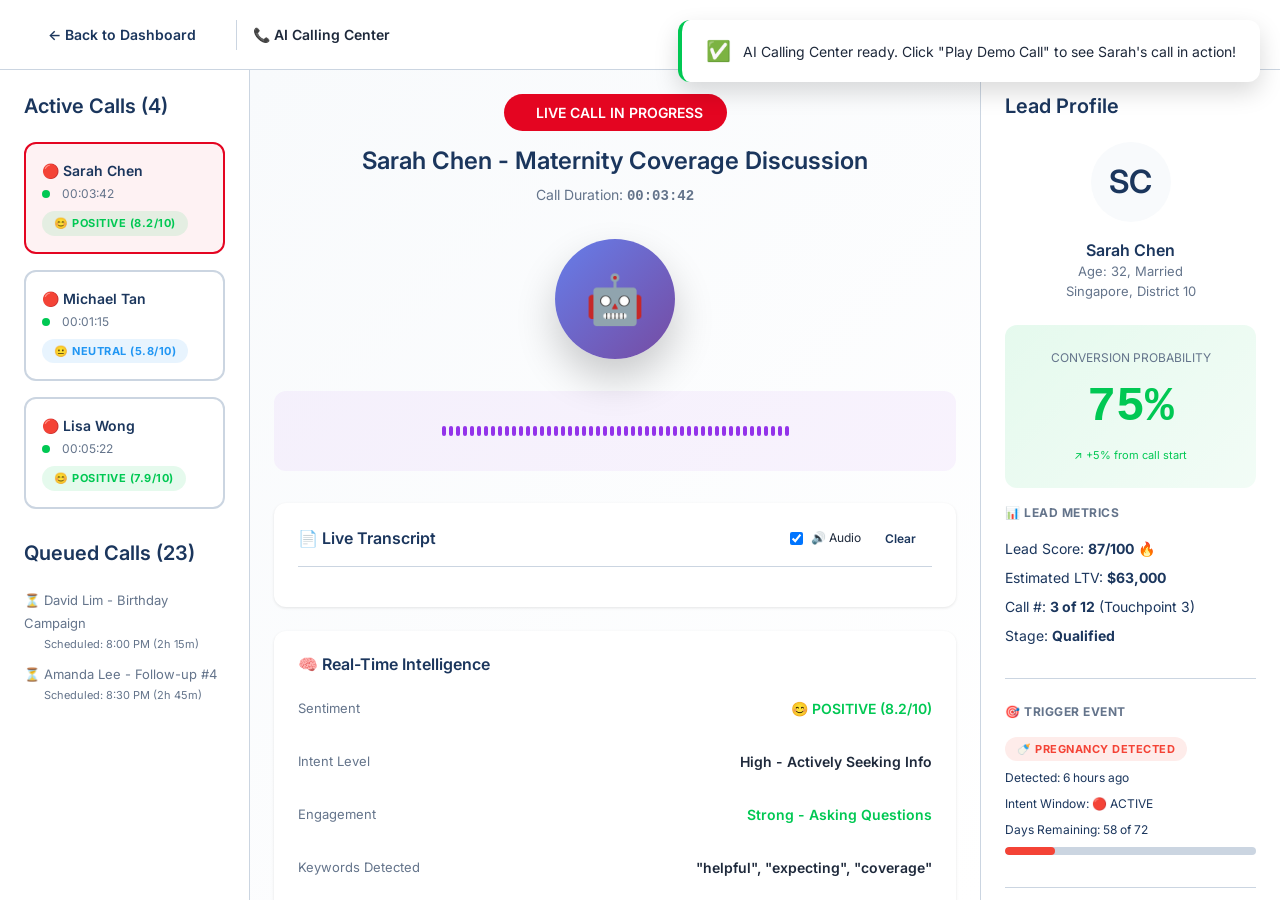
==== LeadPulseAI-Prototype/calling.html @ 2797013c "commit" ====
<!DOCTYPE html>
<html lang="en">
<head>
    <meta charset="UTF-8">
    <meta name="viewport" content="width=device-width, initial-scale=1.0">
    <title>AI Calling Center - LeadPulseAI</title>
    <link rel="stylesheet" href="css/global.css">
    <link rel="stylesheet" href="css/components.css">
    <link rel="preconnect" href="https://fonts.googleapis.com">
    <link rel="preconnect" href="https://fonts.gstatic.com" crossorigin>
    <link href="https://fonts.googleapis.com/css2?family=Inter:wght@300;400;500;600;700;800&display=swap" rel="stylesheet">
    <style>
        body {
            margin: 0;
            overflow: hidden;
        }

        .calling-layout {
            display: grid;
            grid-template-columns: 300px 1fr 350px;
            grid-template-rows: 70px 1fr;
            height: 100vh;
            background: var(--background);
        }

        .top-nav {
            grid-column: 1 / -1;
            background: white;
            border-bottom: 1px solid var(--light);
            display: flex;
            align-items: center;
            justify-content: space-between;
            padding: 0 var(--space-lg);
            box-shadow: var(--shadow-sm);
        }

        .calls-sidebar {
            background: white;
            border-right: 1px solid var(--light);
            overflow-y: auto;
            padding: var(--space-lg);
        }

        .call-card {
            padding: var(--space-md);
            border: 2px solid var(--light);
            border-radius: var(--radius-md);
            margin-bottom: var(--space-md);
            cursor: pointer;
            transition: all var(--transition-fast);
        }

        .call-card:hover {
            border-color: var(--sky-blue);
            background: var(--background);
        }

        .call-card.active {
            border-color: var(--aia-red);
            background: rgba(228, 5, 33, 0.05);
        }

        .call-lead-name {
            font-weight: 600;
            color: var(--navy-blue);
            margin-bottom: 4px;
        }

        .call-duration {
            font-size: 12px;
            color: var(--medium);
            display: flex;
            align-items: center;
            gap: 4px;
        }

        .live-call-panel {
            padding: var(--space-lg);
            overflow-y: auto;
            background: linear-gradient(135deg, #f8fafc 0%, #ffffff 100%);
        }

        .call-header {
            text-align: center;
            margin-bottom: var(--space-xl);
        }

        .call-status-badge {
            display: inline-flex;
            align-items: center;
            gap: var(--space-sm);
            background: var(--aia-red);
            color: white;
            padding: var(--space-sm) var(--space-lg);
            border-radius: var(--radius-full);
            font-weight: 600;
            font-size: 14px;
            margin-bottom: var(--space-md);
        }

        .ai-avatar-container {
            display: flex;
            justify-content: center;
            margin: var(--space-xl) 0;
        }

        .ai-avatar {
            width: 120px;
            height: 120px;
            border-radius: var(--radius-full);
            background: var(--gradient-primary);
            display: flex;
            align-items: center;
            justify-content: center;
            font-size: 48px;
            box-shadow: var(--shadow-xl);
            position: relative;
        }

        .ai-avatar.speaking {
            animation: pulseRing 2s ease-in-out infinite;
        }

        .waveform-container {
            display: flex;
            align-items: center;
            justify-content: center;
            gap: 3px;
            height: 80px;
            margin: var(--space-xl) 0;
            padding: var(--space-lg);
            background: rgba(147, 51, 234, 0.05);
            border-radius: var(--radius-md);
        }

        .waveform-bar {
            width: 4px;
            background: var(--ai-purple);
            border-radius: 2px;
            transition: height 0.1s ease;
        }

        .waveform-bar.active {
            background: var(--neon-green);
            animation: waveAnimate 0.8s ease-in-out infinite;
        }

        @keyframes waveAnimate {
            0%, 100% { height: 10px; }
            50% { height: 60px; }
        }

        .transcript-panel {
            background: white;
            border-radius: var(--radius-md);
            box-shadow: var(--shadow-sm);
            padding: var(--space-lg);
            margin-bottom: var(--space-lg);
            max-height: 400px;
            overflow-y: auto;
        }

        .transcript-header {
            display: flex;
            align-items: center;
            justify-content: space-between;
            margin-bottom: var(--space-md);
            padding-bottom: var(--space-md);
            border-bottom: 1px solid var(--light);
        }

        .transcript-line {
            margin-bottom: var(--space-md);
            padding: var(--space-md);
            border-radius: var(--radius-sm);
            animation: slideIn 0.3s ease-out;
        }

        .transcript-line.ai {
            background: rgba(147, 51, 234, 0.05);
            border-left: 3px solid var(--ai-purple);
        }

        .transcript-line.lead {
            background: rgba(0, 102, 204, 0.05);
            border-left: 3px solid var(--sky-blue);
        }

        .transcript-timestamp {
            font-size: 11px;
            color: var(--medium);
            margin-bottom: 4px;
        }

        .transcript-speaker {
            font-weight: 600;
            margin-bottom: 4px;
        }

        .transcript-speaker.ai {
            color: var(--ai-purple);
        }

        .transcript-speaker.lead {
            color: var(--sky-blue);
        }

        .transcript-text {
            font-size: 14px;
            line-height: 1.6;
        }

        .intelligence-panel {
            background: white;
            border-radius: var(--radius-md);
            box-shadow: var(--shadow-sm);
            padding: var(--space-lg);
            margin-bottom: var(--space-lg);
        }

        .intel-grid {
            display: grid;
            gap: var(--space-md);
        }

        .intel-item {
            display: flex;
            justify-content: space-between;
            align-items: center;
            padding: var(--space-sm) 0;
        }

        .intel-label {
            font-size: 13px;
            color: var(--medium);
        }

        .intel-value {
            font-weight: 600;
            font-size: 14px;
        }

        .sentiment-gauge {
            margin: var(--space-md) 0;
        }

        .gauge-container {
            position: relative;
            height: 100px;
            display: flex;
            align-items: flex-end;
            justify-content: center;
        }

        .gauge-bar {
            width: 100%;
            height: 20px;
            background: linear-gradient(90deg, #F44336 0%, #FF9800 50%, #00C853 100%);
            border-radius: var(--radius-full);
            position: relative;
        }

        .gauge-needle {
            position: absolute;
            width: 4px;
            height: 40px;
            background: var(--navy-blue);
            border-radius: 2px;
            bottom: 20px;
            transform-origin: bottom center;
            transition: left var(--transition-slow);
        }

        .call-controls {
            display: flex;
            gap: var(--space-md);
            justify-content: center;
            padding: var(--space-lg);
            background: white;
            border-radius: var(--radius-md);
            box-shadow: var(--shadow-sm);
        }

        .lead-context-sidebar {
            background: white;
            border-left: 1px solid var(--light);
            overflow-y: auto;
            padding: var(--space-lg);
        }

        .context-section {
            margin-bottom: var(--space-lg);
            padding-bottom: var(--space-lg);
            border-bottom: 1px solid var(--light);
        }

        .context-title {
            font-size: 12px;
            font-weight: 700;
            text-transform: uppercase;
            color: var(--medium);
            margin-bottom: var(--space-md);
            letter-spacing: 0.5px;
        }

        .context-value {
            font-size: 14px;
            color: var(--navy-blue);
            margin-bottom: var(--space-sm);
        }

        .progress-bar-wrapper {
            margin: var(--space-sm) 0;
        }

        .conversion-prob {
            text-align: center;
            padding: var(--space-lg);
            background: linear-gradient(135deg, rgba(0, 200, 83, 0.1) 0%, rgba(0, 200, 83, 0.05) 100%);
            border-radius: var(--radius-md);
            margin: var(--space-md) 0;
        }

        .conversion-prob-value {
            font-size: 48px;
            font-weight: 700;
            color: var(--success);
            font-family: var(--font-mono);
        }

        @media (max-width: 1280px) {
            .calling-layout {
                grid-template-columns: 250px 1fr 300px;
            }
        }

        @media (max-width: 1024px) {
            .calling-layout {
                grid-template-columns: 1fr;
            }

            .calls-sidebar,
            .lead-context-sidebar {
                display: none;
            }
        }
    </style>
</head>
<body>
    <div class="calling-layout">
        <!-- Top Navigation -->
        <nav class="top-nav">
            <div class="flex items-center gap-md">
                <a href="dashboard.html" class="btn btn-ghost">← Back to Dashboard</a>
                <div style="height: 30px; width: 1px; background: var(--light);"></div>
                <div class="logo">
                    <span class="logo-icon">📞</span>
                    <span style="font-weight: 600;">AI Calling Center</span>
                </div>
            </div>
            <div class="flex items-center gap-md">
                <div class="live-indicator">
                    <span class="live-dot"></span>
                    <span id="activeCallsCount">4 Active Calls</span>
                </div>
            </div>
        </nav>

        <!-- Left: Active Calls List -->
        <div class="calls-sidebar">
            <h3 style="margin-bottom: var(--space-lg); color: var(--navy-blue);">Active Calls (4)</h3>

            <div class="call-card active" onclick="loadCall('sarah')">
                <div class="call-lead-name">🔴 Sarah Chen</div>
                <div class="call-duration">
                    <span class="status-dot status-dot-green status-dot-pulse"></span>
                    <span id="sarahDuration">00:03:42</span>
                </div>
                <div class="badge badge-success" style="margin-top: 8px; font-size: 11px;">
                    😊 Positive (8.2/10)
                </div>
            </div>

            <div class="call-card" onclick="loadCall('michael')">
                <div class="call-lead-name">🔴 Michael Tan</div>
                <div class="call-duration">
                    <span class="status-dot status-dot-green status-dot-pulse"></span>
                    <span>00:01:15</span>
                </div>
                <div class="badge badge-info" style="margin-top: 8px; font-size: 11px;">
                    😐 Neutral (5.8/10)
                </div>
            </div>

            <div class="call-card" onclick="loadCall('lisa')">
                <div class="call-lead-name">🔴 Lisa Wong</div>
                <div class="call-duration">
                    <span class="status-dot status-dot-green status-dot-pulse"></span>
                    <span>00:05:22</span>
                </div>
                <div class="badge badge-success" style="margin-top: 8px; font-size: 11px;">
                    😊 Positive (7.9/10)
                </div>
            </div>

            <div style="margin-top: var(--space-xl);">
                <h3 style="margin-bottom: var(--space-lg); color: var(--navy-blue);">Queued Calls (23)</h3>
                <div style="font-size: 13px; color: var(--medium); line-height: 1.8;">
                    <div>⏳ David Lim - Birthday Campaign</div>
                    <div style="margin-left: 20px; font-size: 11px;">Scheduled: 8:00 PM (2h 15m)</div>
                    <div style="margin-top: var(--space-sm);">⏳ Amanda Lee - Follow-up #4</div>
                    <div style="margin-left: 20px; font-size: 11px;">Scheduled: 8:30 PM (2h 45m)</div>
                </div>
            </div>
        </div>

        <!-- Center: Live Call Interface -->
        <div class="live-call-panel">
            <div class="call-header">
                <div class="call-status-badge">
                    <span class="live-dot"></span>
                    <span>LIVE CALL IN PROGRESS</span>
                </div>
                <h2 style="font-size: 24px; color: var(--navy-blue); margin: 0;">Sarah Chen - Maternity Coverage Discussion</h2>
                <div style="font-size: 14px; color: var(--medium); margin-top: 8px;">
                    Call Duration: <span id="callDuration" style="font-weight: 600; font-family: var(--font-mono);">00:03:42</span>
                </div>
            </div>

            <!-- AI Avatar -->
            <div class="ai-avatar-container">
                <div class="ai-avatar speaking" id="aiAvatar">
                    🤖
                </div>
            </div>

            <!-- Waveform -->
            <div class="waveform-container" id="waveform">
                <!-- Populated by JavaScript -->
            </div>

            <!-- Live Transcript -->
            <div class="transcript-panel">
                <div class="transcript-header">
                    <h4 style="margin: 0; color: var(--navy-blue);">📄 Live Transcript</h4>
                    <div class="flex items-center gap-sm">
                        <label class="flex items-center gap-sm cursor-pointer">
                            <input type="checkbox" id="audioEnabled" checked>
                            <span style="font-size: 12px;">🔊 Audio</span>
                        </label>
                        <button class="btn btn-sm btn-ghost" onclick="clearTranscript()">Clear</button>
                    </div>
                </div>
                <div id="liveTranscript">
                    <!-- Populated by JavaScript -->
                </div>
            </div>

            <!-- Real-time Intelligence -->
            <div class="intelligence-panel">
                <h4 style="margin-bottom: var(--space-md); color: var(--navy-blue);">🧠 Real-Time Intelligence</h4>
                <div class="intel-grid">
                    <div class="intel-item">
                        <span class="intel-label">Sentiment</span>
                        <span class="intel-value text-success" id="sentimentValue">😊 POSITIVE (8.2/10)</span>
                    </div>
                    <div class="intel-item">
                        <span class="intel-label">Intent Level</span>
                        <span class="intel-value" id="intentValue">High - Actively Seeking Info</span>
                    </div>
                    <div class="intel-item">
                        <span class="intel-label">Engagement</span>
                        <span class="intel-value text-success" id="engagementValue">Strong - Asking Questions</span>
                    </div>
                    <div class="intel-item">
                        <span class="intel-label">Keywords Detected</span>
                        <span class="intel-value" id="keywordsValue">"helpful", "expecting", "coverage"</span>
                    </div>
                    <div class="intel-item">
                        <span class="intel-label">Objections</span>
                        <span class="intel-value text-medium" id="objectionsValue">None detected</span>
                    </div>
                    <div class="intel-item">
                        <span class="intel-label">Conversion Probability</span>
                        <span class="intel-value text-success" id="convProbValue">75% (+5% from start)</span>
                    </div>
                </div>

                <!-- Sentiment Gauge -->
                <div class="sentiment-gauge">
                    <div style="text-align: center; margin-bottom: var(--space-sm); font-size: 12px; color: var(--medium);">
                        Sentiment Meter
                    </div>
                    <div class="gauge-container">
                        <div class="gauge-bar">
                            <div class="gauge-needle" id="gaugeNeedle" style="left: 82%;"></div>
                        </div>
                    </div>
                </div>
            </div>

            <!-- Call Controls -->
            <div class="call-controls">
                <button class="btn btn-secondary" onclick="toggleMute()">
                    <span id="muteIcon">🔇</span> Mute AI
                </button>
                <button class="btn btn-secondary" onclick="togglePause()" id="pauseBtn">
                    ⏸️ Pause
                </button>
                <button class="btn btn-success" onclick="joinCall()">
                    🎤 Join Call
                </button>
                <button class="btn btn-primary" id="playDemoBtn" onclick="startLiveDemo()">
                    ▶️ Play Demo Call
                </button>
                <button class="btn btn-danger" onclick="endCall()">
                    📞 End Call
                </button>
            </div>
        </div>

        <!-- Right: Lead Context -->
        <div class="lead-context-sidebar">
            <h3 style="margin-bottom: var(--space-lg); color: var(--navy-blue);">Lead Profile</h3>

            <div class="text-center" style="margin-bottom: var(--space-lg);">
                <div class="avatar" style="width: 80px; height: 80px; font-size: 32px; margin: 0 auto var(--space-md);">SC</div>
                <div style="font-weight: 600; font-size: 16px; color: var(--navy-blue);">Sarah Chen</div>
                <div style="font-size: 13px; color: var(--medium);">Age: 32, Married</div>
                <div style="font-size: 13px; color: var(--medium);">Singapore, District 10</div>
            </div>

            <div class="conversion-prob">
                <div style="font-size: 12px; color: var(--medium); margin-bottom: 4px;">CONVERSION PROBABILITY</div>
                <div class="conversion-prob-value">75%</div>
                <div style="font-size: 11px; color: var(--success); margin-top: 4px;">↗️ +5% from call start</div>
            </div>

            <div class="context-section">
                <div class="context-title">📊 Lead Metrics</div>
                <div class="context-value">Lead Score: <strong>87/100</strong> 🔥</div>
                <div class="context-value">Estimated LTV: <strong>$63,000</strong></div>
                <div class="context-value">Call #: <strong>3 of 12</strong> (Touchpoint 3)</div>
                <div class="context-value">Stage: <strong>Qualified</strong></div>
            </div>

            <div class="context-section">
                <div class="context-title">🎯 Trigger Event</div>
                <div class="badge badge-danger" style="margin-bottom: var(--space-sm);">🍼 Pregnancy Detected</div>
                <div class="context-value" style="font-size: 12px;">Detected: 6 hours ago</div>
                <div class="context-value" style="font-size: 12px;">Intent Window: 🔴 ACTIVE</div>
                <div class="context-value" style="font-size: 12px;">Days Remaining: 58 of 72</div>
                <div class="progress-bar-wrapper">
                    <div class="progress">
                        <div class="progress-bar progress-bar-danger" style="width: 20%;"></div>
                    </div>
                </div>
            </div>

            <div class="context-section">
                <div class="context-title">📋 Current Coverage</div>
                <div class="context-value" style="font-size: 13px;">✅ Basic Hospitalization ($50K)</div>
                <div class="context-value" style="font-size: 13px; color: var(--danger);">❌ No maternity coverage</div>
                <div class="context-value" style="font-size: 13px; color: var(--danger);">❌ No life insurance</div>
            </div>

            <div class="context-section">
                <div class="context-title">💡 AI Recommendations</div>
                <div class="context-value" style="font-size: 12px; line-height: 1.8;">
                    1. Maternity Protection Plan ($180/mo)<br>
                    2. Life Insurance $500K ($120/mo)<br>
                    3. Critical Illness Rider ($95/mo)<br>
                    4. Newborn Coverage ($45/mo)
                </div>
            </div>

            <div class="context-section">
                <div class="context-title">📝 Conversation History</div>
                <div class="context-value" style="font-size: 11px; line-height: 1.8; color: var(--medium);">
                    • Call #1 (Day 0): Initial contact - 12m<br>
                    &nbsp;&nbsp;Sentiment: Positive, Not ready<br>
                    • Email (Day 1): Coverage analysis sent<br>
                    • Call #2 (Day 4): Follow-up - 9m<br>
                    &nbsp;&nbsp;Sentiment: Positive, Researching<br>
                    • SMS (Day 11): Check-in - Replied<br>
                    • <strong>Call #3 (NOW): Maternity focus</strong>
                </div>
            </div>

            <button class="btn btn-primary w-full" onclick="location.href='lead-profile.html?id=LC-2025-8472'">
                👁️ View Full Profile
            </button>
        </div>
    </div>

    <script src="js/data.js"></script>
    <script>
        let callInterval;
        let isPaused = false;
        let isMuted = false;
        let currentLineIndex = 0;
        let callStartTime;
        let durationInterval;

        // Create waveform
        function initWaveform() {
            const waveform = document.getElementById('waveform');
            waveform.innerHTML = '';
            for (let i = 0; i < 50; i++) {
                const bar = document.createElement('div');
                bar.className = 'waveform-bar';
                bar.style.height = '10px';
                bar.style.animationDelay = `${i * 0.05}s`;
                waveform.appendChild(bar);
            }
        }

        // Activate waveform
        function activateWaveform(active) {
            const bars = document.querySelectorAll('.waveform-bar');
            bars.forEach(bar => {
                if (active) {
                    bar.classList.add('active');
                } else {
                    bar.classList.remove('active');
                    bar.style.height = '10px';
                }
            });
        }

        // Add transcript line
        function addTranscriptLine(line, instant = false) {
            const container = document.getElementById('liveTranscript');
            const div = document.createElement('div');
            div.className = `transcript-line ${line.speaker}`;

            const speakerName = line.speaker === 'ai' ? 'Emma (AI Agent)' : 'Sarah Chen';

            div.innerHTML = `
                <div class="transcript-timestamp">[${line.timestamp}]</div>
                <div class="transcript-speaker ${line.speaker}">${speakerName}:</div>
                <div class="transcript-text" id="text-${currentLineIndex}"></div>
            `;

            container.appendChild(div);
            container.scrollTop = container.scrollHeight;

            // Typewriter effect
            if (!instant) {
                typewriterEffect(document.getElementById(`text-${currentLineIndex}`), line.text, 20);
            } else {
                document.getElementById(`text-${currentLineIndex}`).textContent = line.text;
            }

            currentLineIndex++;

            // Update intelligence panel
            updateIntelligence(line);

            // Speak if AI and audio enabled
            if (line.speaker === 'ai' && document.getElementById('audioEnabled').checked && !isMuted) {
                setTimeout(() => speakText(line.text), 500);
            }
        }

        // Typewriter effect
        function typewriterEffect(element, text, speed = 30) {
            let i = 0;
            element.textContent = '';
            activateWaveform(true);

            const timer = setInterval(() => {
                if (i < text.length) {
                    element.textContent += text.charAt(i);
                    element.scrollIntoView({ behavior: 'smooth', block: 'nearest' });
                    i++;
                } else {
                    clearInterval(timer);
                    activateWaveform(false);
                }
            }, speed);
        }

        // Speak text using Web Speech API
        function speakText(text) {
            if ('speechSynthesis' in window) {
                const utterance = new SpeechSynthesisUtterance(text);
                const voices = speechSynthesis.getVoices();

                // Try to find a female voice
                const femaleVoice = voices.find(v =>
                    v.name.includes('Female') ||
                    v.name.includes('Samantha') ||
                    v.name.includes('Victoria') ||
                    v.name.includes('Karen')
                );

                if (femaleVoice) {
                    utterance.voice = femaleVoice;
                }

                utterance.rate = 0.95;
                utterance.pitch = 1.1;
                utterance.volume = 1.0;

                utterance.onstart = () => {
                    document.getElementById('aiAvatar').classList.add('speaking');
                    activateWaveform(true);
                };

                utterance.onend = () => {
                    document.getElementById('aiAvatar').classList.remove('speaking');
                    activateWaveform(false);
                };

                speechSynthesis.speak(utterance);
            }
        }

        // Update intelligence panel
        function updateIntelligence(line) {
            const sentiment = line.sentiment;

            // Update sentiment
            const sentimentEmoji = sentiment >= 7 ? '😊' : sentiment >= 5 ? '😐' : '😞';
            const sentimentLabel = sentiment >= 7 ? 'POSITIVE' : sentiment >= 5 ? 'NEUTRAL' : 'NEGATIVE';
            const sentimentColor = sentiment >= 7 ? 'success' : sentiment >= 5 ? 'warning' : 'danger';

            document.getElementById('sentimentValue').textContent = `${sentimentEmoji} ${sentimentLabel} (${sentiment.toFixed(1)}/10)`;
            document.getElementById('sentimentValue').className = `intel-value text-${sentimentColor}`;

            // Update gauge
            const needlePosition = (sentiment / 10) * 100;
            document.getElementById('gaugeNeedle').style.left = `${needlePosition}%`;
        }

        // Start live demo
        function startLiveDemo() {
            const btn = document.getElementById('playDemoBtn');
            btn.disabled = true;
            btn.textContent = '⏳ Playing...';

            // Clear transcript
            document.getElementById('liveTranscript').innerHTML = '';
            currentLineIndex = 0;

            // Start duration counter
            callStartTime = new Date();
            startDurationCounter();

            // Get Sarah's current call transcript
            const transcript = sarahChen.touchpoints[0].transcript;

            let delay = 0;
            transcript.forEach((line, index) => {
                setTimeout(() => {
                    addTranscriptLine(line);

                    if (index === transcript.length - 1) {
                        setTimeout(() => {
                            btn.disabled = false;
                            btn.innerHTML = '🔄 Replay Demo';
                            showToast('Call demo completed! Appointment scheduled successfully.', 'success');
                        }, 3000);
                    }
                }, delay);

                delay += 8000; // 8 seconds per line
            });
        }

        // Start duration counter
        function startDurationCounter() {
            if (durationInterval) clearInterval(durationInterval);

            durationInterval = setInterval(() => {
                const now = new Date();
                const diff = Math.floor((now - callStartTime) / 1000);
                const minutes = Math.floor(diff / 60);
                const seconds = diff % 60;
                const duration = `${String(minutes).padStart(2, '0')}:${String(seconds).padStart(2, '0')}`;

                document.getElementById('callDuration').textContent = '00:' + duration;
                document.getElementById('sarahDuration').textContent = '00:' + duration;
            }, 1000);
        }

        // Toggle mute
        function toggleMute() {
            isMuted = !isMuted;
            document.getElementById('muteIcon').textContent = isMuted ? '🔊' : '🔇';
            if (isMuted) {
                speechSynthesis.cancel();
            }
        }

        // Toggle pause
        function togglePause() {
            isPaused = !isPaused;
            const btn = document.getElementById('pauseBtn');
            btn.innerHTML = isPaused ? '▶️ Resume' : '⏸️ Pause';

            if (isPaused) {
                speechSynthesis.pause();
                if (durationInterval) clearInterval(durationInterval);
            } else {
                speechSynthesis.resume();
                startDurationCounter();
            }
        }

        // Join call
        function joinCall() {
            showToast('Transferring to human agent...', 'info');
            speechSynthesis.cancel();
            setTimeout(() => {
                showToast('You have joined the call with Sarah Chen', 'success');
            }, 2000);
        }

        // End call
        function endCall() {
            if (confirm('Are you sure you want to end this call?')) {
                speechSynthesis.cancel();
                if (durationInterval) clearInterval(durationInterval);
                showToast('Call ended. Summary generated and logged to CRM.', 'info');

                setTimeout(() => {
                    location.href = 'dashboard.html';
                }, 2000);
            }
        }

        // Clear transcript
        function clearTranscript() {
            document.getElementById('liveTranscript').innerHTML = '';
            currentLineIndex = 0;
        }

        // Load different call
        function loadCall(leadName) {
            showToast(`Loading call with ${leadName}...`, 'info');
        }

        // Show toast
        function showToast(message, type = 'info') {
            const toast = document.createElement('div');
            toast.className = `toast toast-${type}`;
            toast.style.position = 'fixed';
            toast.style.top = '20px';
            toast.style.right = '20px';
            toast.style.zIndex = '10000';

            const icons = { success: '✅', warning: '⚠️', danger: '❌', info: 'ℹ️' };

            toast.innerHTML = `
                <div style="display: flex; align-items: center; gap: 12px;">
                    <span style="font-size: 20px;">${icons[type]}</span>
                    <span>${message}</span>
                </div>
            `;

            document.body.appendChild(toast);

            setTimeout(() => {
                toast.style.animation = 'fadeOut 0.3s ease-out';
                setTimeout(() => toast.remove(), 300);
            }, 4000);
        }

        // Initialize
        window.addEventListener('load', () => {
            initWaveform();

            // Load voices for Web Speech API
            if ('speechSynthesis' in window) {
                speechSynthesis.getVoices();
            }

            // Show welcome message
            setTimeout(() => {
                showToast('AI Calling Center ready. Click "Play Demo Call" to see Sarah\'s call in action!', 'success');
            }, 500);
        });
    </script>
</body>
</html>
---- LeadPulseAI-Prototype/css/global.css ----
/* ================================================================
   LeadPulseAI - Global Styles
   Version: 1.0
   ================================================================ */

/* ============= CSS Variables ============= */
:root {
  /* Primary Colors */
  --aia-red: #E40521;
  --navy-blue: #1B365D;
  --sky-blue: #0066CC;

  /* Status Colors */
  --success: #00C853;
  --warning: #FF9800;
  --danger: #F44336;
  --info: #2196F3;

  /* Neutral Colors */
  --dark: #1E293B;
  --medium: #64748B;
  --light: #CBD5E1;
  --background: #F8FAFC;
  --white: #FFFFFF;

  /* AI/Tech Theme */
  --ai-purple: #9333EA;
  --neon-green: #00FF88;
  --gradient-primary: linear-gradient(135deg, #667eea 0%, #764ba2 100%);
  --gradient-success: linear-gradient(135deg, #00C853 0%, #00E676 100%);
  --gradient-danger: linear-gradient(135deg, #F44336 0%, #FF5252 100%);

  /* Shadows */
  --shadow-sm: 0 1px 3px rgba(0, 0, 0, 0.1);
  --shadow-md: 0 4px 6px rgba(0, 0, 0, 0.1);
  --shadow-lg: 0 10px 25px rgba(0, 0, 0, 0.15);
  --shadow-xl: 0 20px 40px rgba(0, 0, 0, 0.2);

  /* Border Radius */
  --radius-sm: 6px;
  --radius-md: 12px;
  --radius-lg: 16px;
  --radius-full: 9999px;

  /* Spacing */
  --space-xs: 4px;
  --space-sm: 8px;
  --space-md: 16px;
  --space-lg: 24px;
  --space-xl: 32px;
  --space-2xl: 48px;

  /* Typography */
  --font-primary: 'Inter', -apple-system, BlinkMacSystemFont, 'Segoe UI', sans-serif;
  --font-mono: 'Fira Code', 'Courier New', monospace;

  /* Transitions */
  --transition-fast: 150ms ease-in-out;
  --transition-normal: 300ms ease-in-out;
  --transition-slow: 400ms cubic-bezier(0.4, 0, 0.2, 1);
}

/* ============= Reset & Base Styles ============= */
* {
  margin: 0;
  padding: 0;
  box-sizing: border-box;
}

html {
  font-size: 16px;
  -webkit-font-smoothing: antialiased;
  -moz-osx-font-smoothing: grayscale;
}

body {
  font-family: var(--font-primary);
  font-size: 14px;
  line-height: 1.5;
  color: var(--dark);
  background-color: var(--background);
  overflow-x: hidden;
}

h1, h2, h3, h4, h5, h6 {
  font-weight: 600;
  line-height: 1.2;
  margin-bottom: var(--space-md);
}

h1 { font-size: 32px; }
h2 { font-size: 24px; }
h3 { font-size: 20px; }
h4 { font-size: 16px; }
h5 { font-size: 14px; }
h6 { font-size: 12px; }

p {
  margin-bottom: var(--space-md);
}

a {
  color: var(--sky-blue);
  text-decoration: none;
  transition: color var(--transition-fast);
}

a:hover {
  color: var(--aia-red);
  text-decoration: underline;
}

ul, ol {
  list-style: none;
}

img {
  max-width: 100%;
  height: auto;
}

button {
  font-family: inherit;
  cursor: pointer;
  border: none;
  outline: none;
}

input, textarea, select {
  font-family: inherit;
  font-size: inherit;
  border: 1px solid var(--light);
  border-radius: var(--radius-sm);
  padding: var(--space-sm) var(--space-md);
  transition: border-color var(--transition-fast);
}

input:focus, textarea:focus, select:focus {
  border-color: var(--sky-blue);
  outline: none;
}

/* ============= Utility Classes ============= */
.container {
  max-width: 1440px;
  margin: 0 auto;
  padding: 0 var(--space-lg);
}

.text-center { text-align: center; }
.text-left { text-align: left; }
.text-right { text-align: right; }

.font-bold { font-weight: 700; }
.font-semibold { font-weight: 600; }
.font-medium { font-weight: 500; }
.font-normal { font-weight: 400; }

.text-sm { font-size: 12px; }
.text-base { font-size: 14px; }
.text-lg { font-size: 16px; }
.text-xl { font-size: 18px; }
.text-2xl { font-size: 20px; }
.text-3xl { font-size: 24px; }

.text-dark { color: var(--dark); }
.text-medium { color: var(--medium); }
.text-light { color: var(--light); }
.text-success { color: var(--success); }
.text-warning { color: var(--warning); }
.text-danger { color: var(--danger); }
.text-info { color: var(--info); }
.text-primary { color: var(--aia-red); }

.bg-white { background-color: var(--white); }
.bg-background { background-color: var(--background); }
.bg-primary { background-color: var(--aia-red); }
.bg-success { background-color: var(--success); }
.bg-warning { background-color: var(--warning); }
.bg-danger { background-color: var(--danger); }
.bg-info { background-color: var(--info); }

.mt-0 { margin-top: 0; }
.mt-sm { margin-top: var(--space-sm); }
.mt-md { margin-top: var(--space-md); }
.mt-lg { margin-top: var(--space-lg); }
.mt-xl { margin-top: var(--space-xl); }

.mb-0 { margin-bottom: 0; }
.mb-sm { margin-bottom: var(--space-sm); }
.mb-md { margin-bottom: var(--space-md); }
.mb-lg { margin-bottom: var(--space-lg); }
.mb-xl { margin-bottom: var(--space-xl); }

.ml-sm { margin-left: var(--space-sm); }
.mr-sm { margin-right: var(--space-sm); }

.p-0 { padding: 0; }
.p-sm { padding: var(--space-sm); }
.p-md { padding: var(--space-md); }
.p-lg { padding: var(--space-lg); }
.p-xl { padding: var(--space-xl); }

.flex { display: flex; }
.flex-column { flex-direction: column; }
.flex-wrap { flex-wrap: wrap; }
.items-center { align-items: center; }
.items-start { align-items: flex-start; }
.items-end { align-items: flex-end; }
.justify-center { justify-content: center; }
.justify-between { justify-content: space-between; }
.justify-start { justify-content: flex-start; }
.justify-end { justify-content: flex-end; }
.gap-sm { gap: var(--space-sm); }
.gap-md { gap: var(--space-md); }
.gap-lg { gap: var(--space-lg); }

.grid { display: grid; }
.grid-cols-2 { grid-template-columns: repeat(2, 1fr); }
.grid-cols-3 { grid-template-columns: repeat(3, 1fr); }
.grid-cols-4 { grid-template-columns: repeat(4, 1fr); }

.hidden { display: none; }
.visible { display: block; }

.rounded-sm { border-radius: var(--radius-sm); }
.rounded-md { border-radius: var(--radius-md); }
.rounded-lg { border-radius: var(--radius-lg); }
.rounded-full { border-radius: var(--radius-full); }

.shadow-sm { box-shadow: var(--shadow-sm); }
.shadow-md { box-shadow: var(--shadow-md); }
.shadow-lg { box-shadow: var(--shadow-lg); }
.shadow-xl { box-shadow: var(--shadow-xl); }

.cursor-pointer { cursor: pointer; }
.cursor-not-allowed { cursor: not-allowed; }

.opacity-50 { opacity: 0.5; }
.opacity-75 { opacity: 0.75; }

.overflow-hidden { overflow: hidden; }
.overflow-auto { overflow: auto; }
.overflow-scroll { overflow: scroll; }

.relative { position: relative; }
.absolute { position: absolute; }
.fixed { position: fixed; }
.sticky { position: sticky; }

.w-full { width: 100%; }
.h-full { height: 100%; }

/* ============= Animation Classes ============= */
.fade-in {
  animation: fadeIn var(--transition-normal);
}

@keyframes fadeIn {
  from {
    opacity: 0;
  }
  to {
    opacity: 1;
  }
}

.slide-in {
  animation: slideIn var(--transition-slow);
}

@keyframes slideIn {
  from {
    transform: translateY(20px);
    opacity: 0;
  }
  to {
    transform: translateY(0);
    opacity: 1;
  }
}

.scale-in {
  animation: scaleIn var(--transition-normal);
}

@keyframes scaleIn {
  from {
    transform: scale(0.95);
    opacity: 0;
  }
  to {
    transform: scale(1);
    opacity: 1;
  }
}

.pulse {
  animation: pulse 2s cubic-bezier(0.4, 0, 0.6, 1) infinite;
}

@keyframes pulse {
  0%, 100% {
    opacity: 1;
  }
  50% {
    opacity: 0.7;
  }
}

.pulse-ring {
  animation: pulseRing 2s cubic-bezier(0.4, 0, 0.6, 1) infinite;
}

@keyframes pulseRing {
  0% {
    transform: scale(0.95);
    box-shadow: 0 0 0 0 rgba(228, 5, 33, 0.7);
  }
  70% {
    transform: scale(1);
    box-shadow: 0 0 0 10px rgba(228, 5, 33, 0);
  }
  100% {
    transform: scale(0.95);
    box-shadow: 0 0 0 0 rgba(228, 5, 33, 0);
  }
}

.spin {
  animation: spin 1s linear infinite;
}

@keyframes spin {
  from {
    transform: rotate(0deg);
  }
  to {
    transform: rotate(360deg);
  }
}

.shimmer {
  background: linear-gradient(90deg,
    var(--light) 0%,
    var(--white) 50%,
    var(--light) 100%
  );
  background-size: 200% 100%;
  animation: shimmer 1.5s ease-in-out infinite;
}

@keyframes shimmer {
  0% {
    background-position: -200% 0;
  }
  100% {
    background-position: 200% 0;
  }
}

.bounce {
  animation: bounce 1s infinite;
}

@keyframes bounce {
  0%, 100% {
    transform: translateY(0);
  }
  50% {
    transform: translateY(-10px);
  }
}

/* ============= Responsive Design ============= */
@media (max-width: 768px) {
  html {
    font-size: 14px;
  }

  h1 { font-size: 24px; }
  h2 { font-size: 20px; }
  h3 { font-size: 18px; }
  h4 { font-size: 16px; }

  .container {
    padding: 0 var(--space-md);
  }

  .grid-cols-2,
  .grid-cols-3,
  .grid-cols-4 {
    grid-template-columns: 1fr;
  }
}

@media (max-width: 480px) {
  html {
    font-size: 12px;
  }
}

/* ============= Print Styles ============= */
@media print {
  body {
    background-color: white;
  }

  .no-print {
    display: none !important;
  }
}

/* ============= Scrollbar Styling ============= */
::-webkit-scrollbar {
  width: 8px;
  height: 8px;
}

::-webkit-scrollbar-track {
  background: var(--background);
}

::-webkit-scrollbar-thumb {
  background: var(--medium);
  border-radius: var(--radius-full);
}

::-webkit-scrollbar-thumb:hover {
  background: var(--dark);
}

/* ============= Selection Styling ============= */
::selection {
  background-color: var(--aia-red);
  color: white;
}

::-moz-selection {
  background-color: var(--aia-red);
  color: white;
}
---- LeadPulseAI-Prototype/css/components.css ----
/* ================================================================
   LeadPulseAI - Reusable Components
   Version: 1.0
   ================================================================ */

/* ============= Buttons ============= */
.btn {
  display: inline-flex;
  align-items: center;
  justify-content: center;
  gap: var(--space-sm);
  padding: var(--space-sm) var(--space-lg);
  font-size: 14px;
  font-weight: 600;
  border-radius: var(--radius-sm);
  transition: all var(--transition-fast);
  cursor: pointer;
  border: none;
  text-decoration: none;
  white-space: nowrap;
}

.btn:hover {
  transform: translateY(-1px);
  box-shadow: var(--shadow-md);
  text-decoration: none;
}

.btn:active {
  transform: translateY(0);
}

.btn:disabled {
  opacity: 0.5;
  cursor: not-allowed;
  transform: none;
}

.btn-primary {
  background-color: var(--aia-red);
  color: white;
}

.btn-primary:hover {
  background-color: #c70419;
  color: white;
}

.btn-secondary {
  background-color: white;
  color: var(--navy-blue);
  border: 2px solid var(--navy-blue);
}

.btn-secondary:hover {
  background-color: var(--navy-blue);
  color: white;
}

.btn-success {
  background-color: var(--success);
  color: white;
}

.btn-success:hover {
  background-color: #00a844;
}

.btn-danger {
  background-color: var(--danger);
  color: white;
}

.btn-danger:hover {
  background-color: #d32f2f;
}

.btn-ghost {
  background-color: transparent;
  color: var(--navy-blue);
}

.btn-ghost:hover {
  background-color: var(--background);
}

.btn-icon {
  width: 40px;
  height: 40px;
  padding: 0;
  border-radius: var(--radius-full);
}

.btn-sm {
  padding: 4px var(--space-md);
  font-size: 12px;
}

.btn-lg {
  padding: var(--space-md) var(--space-xl);
  font-size: 16px;
}

/* ============= Cards ============= */
.card {
  background-color: var(--white);
  border-radius: var(--radius-md);
  box-shadow: var(--shadow-sm);
  padding: var(--space-lg);
  transition: all var(--transition-normal);
}

.card:hover {
  transform: translateY(-2px);
  box-shadow: var(--shadow-md);
}

.card-header {
  display: flex;
  align-items: center;
  justify-content: space-between;
  margin-bottom: var(--space-md);
  padding-bottom: var(--space-md);
  border-bottom: 1px solid var(--light);
}

.card-title {
  font-size: 18px;
  font-weight: 600;
  color: var(--navy-blue);
  margin: 0;
}

.card-body {
  margin-bottom: var(--space-md);
}

.card-footer {
  display: flex;
  align-items: center;
  justify-content: space-between;
  margin-top: var(--space-md);
  padding-top: var(--space-md);
  border-top: 1px solid var(--light);
}

.card-stat {
  text-align: center;
  padding: var(--space-lg);
}

.card-stat-value {
  font-size: 32px;
  font-weight: 700;
  color: var(--navy-blue);
  margin-bottom: var(--space-sm);
}

.card-stat-label {
  font-size: 14px;
  color: var(--medium);
  text-transform: uppercase;
  letter-spacing: 0.5px;
}

.card-stat-change {
  font-size: 12px;
  font-weight: 600;
  margin-top: var(--space-sm);
}

.card-stat-change.positive {
  color: var(--success);
}

.card-stat-change.negative {
  color: var(--danger);
}

/* ============= Badges ============= */
.badge {
  display: inline-flex;
  align-items: center;
  gap: 4px;
  padding: 4px 12px;
  font-size: 11px;
  font-weight: 700;
  text-transform: uppercase;
  letter-spacing: 0.5px;
  border-radius: var(--radius-full);
  white-space: nowrap;
}

.badge-primary {
  background-color: rgba(228, 5, 33, 0.1);
  color: var(--aia-red);
}

.badge-success {
  background-color: rgba(0, 200, 83, 0.1);
  color: var(--success);
}

.badge-warning {
  background-color: rgba(255, 152, 0, 0.1);
  color: var(--warning);
}

.badge-danger {
  background-color: rgba(244, 67, 54, 0.1);
  color: var(--danger);
}

.badge-info {
  background-color: rgba(33, 150, 243, 0.1);
  color: var(--info);
}

.badge-hot {
  background: linear-gradient(135deg, #FF6B6B 0%, #FF8E53 100%);
  color: white;
}

.badge-ai {
  background: linear-gradient(135deg, #667eea 0%, #764ba2 100%);
  color: white;
}

/* ============= Avatars ============= */
.avatar {
  display: inline-flex;
  align-items: center;
  justify-content: center;
  width: 40px;
  height: 40px;
  border-radius: var(--radius-full);
  background-color: var(--background);
  color: var(--navy-blue);
  font-weight: 600;
  overflow: hidden;
}

.avatar img {
  width: 100%;
  height: 100%;
  object-fit: cover;
}

.avatar-sm {
  width: 32px;
  height: 32px;
  font-size: 12px;
}

.avatar-lg {
  width: 64px;
  height: 64px;
  font-size: 24px;
}

.avatar-ai {
  background: linear-gradient(135deg, #667eea 0%, #764ba2 100%);
  color: white;
}

/* ============= Progress Bars ============= */
.progress {
  width: 100%;
  height: 8px;
  background-color: var(--light);
  border-radius: var(--radius-full);
  overflow: hidden;
}

.progress-bar {
  height: 100%;
  background-color: var(--success);
  border-radius: var(--radius-full);
  transition: width var(--transition-slow);
}

.progress-bar-primary {
  background-color: var(--aia-red);
}

.progress-bar-danger {
  background-color: var(--danger);
}

.progress-bar-warning {
  background-color: var(--warning);
}

.progress-bar-gradient {
  background: var(--gradient-success);
}

/* ============= Tooltips ============= */
.tooltip {
  position: relative;
  display: inline-block;
}

.tooltip-text {
  visibility: hidden;
  width: 200px;
  background-color: var(--dark);
  color: white;
  text-align: center;
  border-radius: var(--radius-sm);
  padding: var(--space-sm) var(--space-md);
  position: absolute;
  z-index: 1000;
  bottom: 125%;
  left: 50%;
  margin-left: -100px;
  opacity: 0;
  transition: opacity var(--transition-fast);
  font-size: 12px;
}

.tooltip:hover .tooltip-text {
  visibility: visible;
  opacity: 1;
}

/* ============= Alerts ============= */
.alert {
  padding: var(--space-md) var(--space-lg);
  border-radius: var(--radius-sm);
  margin-bottom: var(--space-md);
  display: flex;
  align-items: center;
  gap: var(--space-md);
}

.alert-success {
  background-color: rgba(0, 200, 83, 0.1);
  border-left: 4px solid var(--success);
  color: var(--success);
}

.alert-warning {
  background-color: rgba(255, 152, 0, 0.1);
  border-left: 4px solid var(--warning);
  color: var(--warning);
}

.alert-danger {
  background-color: rgba(244, 67, 54, 0.1);
  border-left: 4px solid var(--danger);
  color: var(--danger);
}

.alert-info {
  background-color: rgba(33, 150, 243, 0.1);
  border-left: 4px solid var(--info);
  color: var(--info);
}

/* ============= Modals ============= */
.modal-overlay {
  position: fixed;
  top: 0;
  left: 0;
  width: 100%;
  height: 100%;
  background-color: rgba(0, 0, 0, 0.5);
  backdrop-filter: blur(4px);
  display: flex;
  align-items: center;
  justify-content: center;
  z-index: 9999;
  opacity: 0;
  visibility: hidden;
  transition: all var(--transition-normal);
}

.modal-overlay.active {
  opacity: 1;
  visibility: visible;
}

.modal {
  background-color: white;
  border-radius: var(--radius-lg);
  box-shadow: var(--shadow-xl);
  max-width: 600px;
  width: 90%;
  max-height: 90vh;
  overflow: auto;
  transform: scale(0.9);
  transition: transform var(--transition-normal);
}

.modal-overlay.active .modal {
  transform: scale(1);
}

.modal-header {
  display: flex;
  align-items: center;
  justify-content: space-between;
  padding: var(--space-lg);
  border-bottom: 1px solid var(--light);
}

.modal-title {
  font-size: 20px;
  font-weight: 600;
  color: var(--navy-blue);
  margin: 0;
}

.modal-close {
  background: none;
  border: none;
  font-size: 24px;
  color: var(--medium);
  cursor: pointer;
  transition: color var(--transition-fast);
}

.modal-close:hover {
  color: var(--dark);
}

.modal-body {
  padding: var(--space-lg);
}

.modal-footer {
  display: flex;
  align-items: center;
  justify-content: flex-end;
  gap: var(--space-md);
  padding: var(--space-lg);
  border-top: 1px solid var(--light);
}

/* ============= Tables ============= */
.table {
  width: 100%;
  border-collapse: collapse;
}

.table thead {
  background-color: var(--background);
}

.table th {
  text-align: left;
  padding: var(--space-md);
  font-weight: 600;
  color: var(--navy-blue);
  text-transform: uppercase;
  font-size: 11px;
  letter-spacing: 0.5px;
}

.table td {
  padding: var(--space-md);
  border-bottom: 1px solid var(--light);
}

.table tr:hover {
  background-color: var(--background);
}

/* ============= Forms ============= */
.form-group {
  margin-bottom: var(--space-lg);
}

.form-label {
  display: block;
  margin-bottom: var(--space-sm);
  font-weight: 600;
  color: var(--navy-blue);
}

.form-input,
.form-select,
.form-textarea {
  width: 100%;
  padding: var(--space-sm) var(--space-md);
  border: 1px solid var(--light);
  border-radius: var(--radius-sm);
  font-size: 14px;
  transition: border-color var(--transition-fast);
}

.form-input:focus,
.form-select:focus,
.form-textarea:focus {
  border-color: var(--sky-blue);
  outline: none;
  box-shadow: 0 0 0 3px rgba(0, 102, 204, 0.1);
}

.form-textarea {
  resize: vertical;
  min-height: 100px;
}

.form-help {
  display: block;
  margin-top: var(--space-sm);
  font-size: 12px;
  color: var(--medium);
}

.form-error {
  display: block;
  margin-top: var(--space-sm);
  font-size: 12px;
  color: var(--danger);
}

/* ============= Tabs ============= */
.tabs {
  border-bottom: 2px solid var(--light);
  margin-bottom: var(--space-lg);
}

.tab-list {
  display: flex;
  gap: var(--space-md);
}

.tab {
  padding: var(--space-md) var(--space-lg);
  font-weight: 600;
  color: var(--medium);
  cursor: pointer;
  border-bottom: 3px solid transparent;
  transition: all var(--transition-fast);
  margin-bottom: -2px;
}

.tab:hover {
  color: var(--navy-blue);
}

.tab.active {
  color: var(--aia-red);
  border-bottom-color: var(--aia-red);
}

.tab-content {
  display: none;
}

.tab-content.active {
  display: block;
  animation: fadeIn var(--transition-normal);
}

/* ============= Indicators ============= */
.indicator {
  position: relative;
}

.indicator-badge {
  position: absolute;
  top: -4px;
  right: -4px;
  min-width: 20px;
  height: 20px;
  padding: 0 6px;
  display: flex;
  align-items: center;
  justify-content: center;
  background-color: var(--aia-red);
  color: white;
  font-size: 10px;
  font-weight: 700;
  border-radius: var(--radius-full);
  border: 2px solid white;
}

.status-dot {
  display: inline-block;
  width: 8px;
  height: 8px;
  border-radius: var(--radius-full);
  margin-right: var(--space-sm);
}

.status-dot-green {
  background-color: var(--success);
}

.status-dot-red {
  background-color: var(--danger);
}

.status-dot-yellow {
  background-color: var(--warning);
}

.status-dot-pulse {
  animation: pulse 2s cubic-bezier(0.4, 0, 0.6, 1) infinite;
}

/* ============= Empty States ============= */
.empty-state {
  text-align: center;
  padding: var(--space-2xl);
  color: var(--medium);
}

.empty-state-icon {
  font-size: 48px;
  margin-bottom: var(--space-md);
  opacity: 0.5;
}

.empty-state-title {
  font-size: 18px;
  font-weight: 600;
  color: var(--dark);
  margin-bottom: var(--space-sm);
}

.empty-state-text {
  font-size: 14px;
  color: var(--medium);
}

/* ============= Loading States ============= */
.loading-spinner {
  display: inline-block;
  width: 40px;
  height: 40px;
  border: 4px solid var(--light);
  border-top-color: var(--aia-red);
  border-radius: var(--radius-full);
  animation: spin 1s linear infinite;
}

.loading-skeleton {
  background: linear-gradient(90deg, var(--light) 0%, var(--white) 50%, var(--light) 100%);
  background-size: 200% 100%;
  animation: shimmer 1.5s ease-in-out infinite;
  border-radius: var(--radius-sm);
}

.loading-dots {
  display: inline-flex;
  gap: 4px;
}

.loading-dot {
  width: 8px;
  height: 8px;
  border-radius: var(--radius-full);
  background-color: var(--aia-red);
  animation: bounce 1.4s infinite ease-in-out both;
}

.loading-dot:nth-child(1) {
  animation-delay: -0.32s;
}

.loading-dot:nth-child(2) {
  animation-delay: -0.16s;
}

/* ============= Dividers ============= */
.divider {
  height: 1px;
  background-color: var(--light);
  margin: var(--space-lg) 0;
}

.divider-vertical {
  width: 1px;
  background-color: var(--light);
  height: 100%;
}

/* ============= Dropdown ============= */
.dropdown {
  position: relative;
  display: inline-block;
}

.dropdown-menu {
  position: absolute;
  top: 100%;
  right: 0;
  margin-top: var(--space-sm);
  background-color: white;
  border-radius: var(--radius-md);
  box-shadow: var(--shadow-lg);
  min-width: 200px;
  padding: var(--space-sm) 0;
  z-index: 1000;
  opacity: 0;
  visibility: hidden;
  transform: translateY(-10px);
  transition: all var(--transition-fast);
}

.dropdown.active .dropdown-menu {
  opacity: 1;
  visibility: visible;
  transform: translateY(0);
}

.dropdown-item {
  display: block;
  padding: var(--space-sm) var(--space-lg);
  color: var(--dark);
  text-decoration: none;
  transition: background-color var(--transition-fast);
  cursor: pointer;
}

.dropdown-item:hover {
  background-color: var(--background);
  text-decoration: none;
}

.dropdown-divider {
  height: 1px;
  background-color: var(--light);
  margin: var(--space-sm) 0;
}

/* ============= Breadcrumbs ============= */
.breadcrumb {
  display: flex;
  align-items: center;
  gap: var(--space-sm);
  font-size: 14px;
}

.breadcrumb-item {
  color: var(--medium);
}

.breadcrumb-item.active {
  color: var(--dark);
  font-weight: 600;
}

.breadcrumb-separator {
  color: var(--medium);
}

/* ============= Toast Notifications ============= */
.toast-container {
  position: fixed;
  top: var(--space-lg);
  right: var(--space-lg);
  z-index: 10000;
  display: flex;
  flex-direction: column;
  gap: var(--space-md);
}

.toast {
  background-color: white;
  border-radius: var(--radius-md);
  box-shadow: var(--shadow-lg);
  padding: var(--space-md) var(--space-lg);
  min-width: 300px;
  display: flex;
  align-items: center;
  gap: var(--space-md);
  animation: slideInRight var(--transition-normal);
}

@keyframes slideInRight {
  from {
    transform: translateX(100%);
    opacity: 0;
  }
  to {
    transform: translateX(0);
    opacity: 1;
  }
}

.toast-icon {
  font-size: 20px;
}

.toast-content {
  flex: 1;
}

.toast-title {
  font-weight: 600;
  margin-bottom: 4px;
}

.toast-message {
  font-size: 12px;
  color: var(--medium);
}

.toast-close {
  background: none;
  border: none;
  font-size: 18px;
  color: var(--medium);
  cursor: pointer;
  transition: color var(--transition-fast);
}

.toast-close:hover {
  color: var(--dark);
}

.toast-success {
  border-left: 4px solid var(--success);
}

.toast-warning {
  border-left: 4px solid var(--warning);
}

.toast-danger {
  border-left: 4px solid var(--danger);
}

.toast-info {
  border-left: 4px solid var(--info);
}
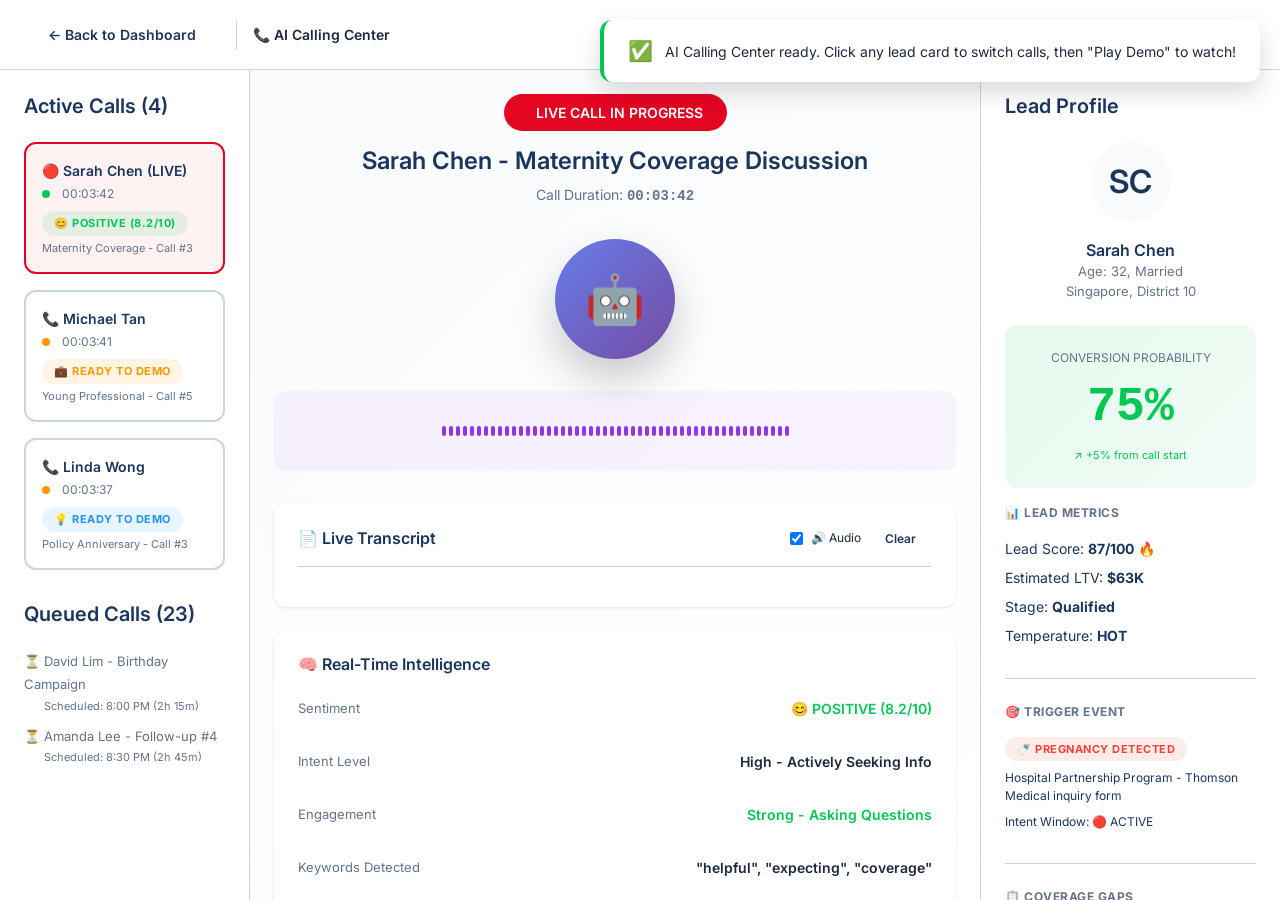
==== commit a78fcbf0: "commit" ====
--- a/LeadPulseAI-Prototype/calling.html
+++ b/LeadPulseAI-Prototype/calling.html
@@ -370,8 +370,8 @@
         <div class="calls-sidebar">
             <h3 style="margin-bottom: var(--space-lg); color: var(--navy-blue);">Active Calls (4)</h3>
 
-            <div class="call-card active" onclick="loadCall('sarah')">
-                <div class="call-lead-name">🔴 Sarah Chen</div>
+            <div class="call-card active" id="card-sarah" onclick="loadCall('sarah')">
+                <div class="call-lead-name">🔴 Sarah Chen (LIVE)</div>
                 <div class="call-duration">
                     <span class="status-dot status-dot-green status-dot-pulse"></span>
                     <span id="sarahDuration">00:03:42</span>
@@ -379,27 +379,36 @@
                 <div class="badge badge-success" style="margin-top: 8px; font-size: 11px;">
                     😊 Positive (8.2/10)
                 </div>
-            </div>
-
-            <div class="call-card" onclick="loadCall('michael')">
-                <div class="call-lead-name">🔴 Michael Tan</div>
+                <div style="font-size: 11px; color: var(--medium); margin-top: 4px;">
+                    Maternity Coverage - Call #3
+                </div>
+            </div>
+
+            <div class="call-card" id="card-michael" onclick="loadCall('michael')">
+                <div class="call-lead-name">📞 Michael Tan</div>
                 <div class="call-duration">
-                    <span class="status-dot status-dot-green status-dot-pulse"></span>
-                    <span>00:01:15</span>
+                    <span class="status-dot status-dot-yellow"></span>
+                    <span>00:03:41</span>
+                </div>
+                <div class="badge badge-warning" style="margin-top: 8px; font-size: 11px;">
+                    💼 Ready to Demo
+                </div>
+                <div style="font-size: 11px; color: var(--medium); margin-top: 4px;">
+                    Young Professional - Call #5
+                </div>
+            </div>
+
+            <div class="call-card" id="card-linda" onclick="loadCall('linda')">
+                <div class="call-lead-name">📞 Linda Wong</div>
+                <div class="call-duration">
+                    <span class="status-dot status-dot-yellow"></span>
+                    <span>00:03:37</span>
                 </div>
                 <div class="badge badge-info" style="margin-top: 8px; font-size: 11px;">
-                    😐 Neutral (5.8/10)
-                </div>
-            </div>
-
-            <div class="call-card" onclick="loadCall('lisa')">
-                <div class="call-lead-name">🔴 Lisa Wong</div>
-                <div class="call-duration">
-                    <span class="status-dot status-dot-green status-dot-pulse"></span>
-                    <span>00:05:22</span>
-                </div>
-                <div class="badge badge-success" style="margin-top: 8px; font-size: 11px;">
-                    😊 Positive (7.9/10)
+                    💡 Ready to Demo
+                </div>
+                <div style="font-size: 11px; color: var(--medium); margin-top: 4px;">
+                    Policy Anniversary - Call #3
                 </div>
             </div>
 
@@ -634,7 +643,8 @@
             const div = document.createElement('div');
             div.className = `transcript-line ${line.speaker}`;
 
-            const speakerName = line.speaker === 'ai' ? 'Emma (AI Agent)' : 'Sarah Chen';
+            const leadName = currentLeadData ? `${currentLeadData.firstName} ${currentLeadData.lastName}` : 'Lead';
+            const speakerName = line.speaker === 'ai' ? 'Emma (AI Agent)' : leadName;
 
             div.innerHTML = `
                 <div class="transcript-timestamp">[${line.timestamp}]</div>
@@ -748,8 +758,15 @@
             callStartTime = new Date();
             startDurationCounter();
 
-            // Get Sarah's current call transcript
-            const transcript = sarahChen.touchpoints[0].transcript;
+            // Get current lead's transcript
+            const transcript = currentTranscript;
+
+            if (!transcript || transcript.length === 0) {
+                showToast('No transcript available for this lead', 'warning');
+                btn.disabled = false;
+                btn.textContent = '▶️ Play Demo Call';
+                return;
+            }
 
             let delay = 0;
             transcript.forEach((line, index) => {
@@ -760,7 +777,12 @@
                         setTimeout(() => {
                             btn.disabled = false;
                             btn.innerHTML = '🔄 Replay Demo';
-                            showToast('Call demo completed! Appointment scheduled successfully.', 'success');
+                            const outcomes = {
+                                'sarah': 'Appointment scheduled successfully!',
+                                'michael': 'Specialist handoff scheduled!',
+                                'linda': 'Coverage review agreed!'
+                            };
+                            showToast(`Call demo completed! ${outcomes[currentLead]}`, 'success');
                         }, 3000);
                     }
                 }, delay);
@@ -837,9 +859,131 @@
             currentLineIndex = 0;
         }
 
+        // Global current lead
+        let currentLead = 'sarah';
+        let currentLeadData = null;
+        let currentTranscript = [];
+
         // Load different call
         function loadCall(leadName) {
-            showToast(`Loading call with ${leadName}...`, 'info');
+            // Update active card
+            document.querySelectorAll('.call-card').forEach(card => card.classList.remove('active'));
+            document.getElementById(`card-${leadName}`).classList.add('active');
+
+            // Set current lead
+            currentLead = leadName;
+
+            // Get lead data
+            if (leadName === 'sarah') {
+                currentLeadData = sarahChen;
+                currentTranscript = sarahChen.touchpoints[0].transcript;
+            } else if (leadName === 'michael') {
+                currentLeadData = michaelTan;
+                currentTranscript = michaelTan.touchpoints[0].transcript;
+            } else if (leadName === 'linda') {
+                currentLeadData = lindaWong;
+                currentTranscript = lindaWong.touchpoints[0].transcript;
+            }
+
+            // Update UI
+            updateCallInterface();
+
+            showToast(`Loaded call with ${currentLeadData.firstName} ${currentLeadData.lastName}`, 'success');
+        }
+
+        // Update call interface with current lead data
+        function updateCallInterface() {
+            const lead = currentLeadData;
+            const touchpoint = lead.touchpoints[0];
+
+            // Update header
+            const scenario = {
+                'sarah': 'Maternity Coverage Discussion',
+                'michael': 'Critical Illness Coverage Discussion',
+                'linda': 'Policy Anniversary Review'
+            };
+            document.querySelector('.call-header h2').textContent =
+                `${lead.firstName} ${lead.lastName} - ${scenario[currentLead]}`;
+
+            // Update right sidebar - Lead Profile
+            updateLeadProfile();
+
+            // Clear transcript
+            document.getElementById('liveTranscript').innerHTML = '';
+            currentLineIndex = 0;
+
+            // Reset button
+            const btn = document.getElementById('playDemoBtn');
+            btn.disabled = false;
+            btn.innerHTML = '▶️ Play Demo Call';
+        }
+
+        // Update lead profile sidebar
+        function updateLeadProfile() {
+            const lead = currentLeadData;
+
+            // Avatar initials
+            const initials = lead.firstName.charAt(0) + lead.lastName.charAt(0);
+            document.querySelector('.lead-context-sidebar .avatar').textContent = initials;
+
+            // Name and details
+            document.querySelectorAll('.lead-context-sidebar')[0].querySelector('div[style*="font-weight: 600"]').textContent =
+                `${lead.firstName} ${lead.lastName}`;
+
+            // Update metrics
+            const metricsSection = document.querySelectorAll('.context-section')[0];
+            metricsSection.innerHTML = `
+                <div class="context-title">📊 Lead Metrics</div>
+                <div class="context-value">Lead Score: <strong>${lead.leadScore}/100</strong> 🔥</div>
+                <div class="context-value">Estimated LTV: <strong>$${(lead.estimatedLTV/1000).toFixed(0)}K</strong></div>
+                <div class="context-value">Stage: <strong>${lead.stage}</strong></div>
+                <div class="context-value">Temperature: <strong>${lead.temperature.toUpperCase()}</strong></div>
+            `;
+
+            // Update trigger event
+            const triggerSection = document.querySelectorAll('.context-section')[1];
+            const trigger = lead.triggerEvents[0];
+            const triggerEmojis = {
+                'pregnancy': '🍼',
+                'career_milestone': '💼',
+                'policy_anniversary': '🎂'
+            };
+            const triggerLabels = {
+                'pregnancy': 'Pregnancy Detected',
+                'career_milestone': 'Career Milestone',
+                'policy_anniversary': 'Policy Anniversary'
+            };
+            triggerSection.innerHTML = `
+                <div class="context-title">🎯 Trigger Event</div>
+                <div class="badge badge-danger" style="margin-bottom: var(--space-sm);">${triggerEmojis[trigger.type] || '📌'} ${triggerLabels[trigger.type] || trigger.title}</div>
+                <div class="context-value" style="font-size: 12px;">${trigger.source}</div>
+                <div class="context-value" style="font-size: 12px;">Intent Window: 🔴 ACTIVE</div>
+            `;
+
+            // Update coverage gaps
+            const coverageSection = document.querySelectorAll('.context-section')[2];
+            let gapsHTML = '<div class="context-title">📋 Coverage Gaps</div>';
+            lead.coverageGaps.slice(0, 3).forEach(gap => {
+                gapsHTML += `<div class="context-value" style="font-size: 13px; color: var(--danger);">❌ ${gap.title}</div>`;
+            });
+            coverageSection.innerHTML = gapsHTML;
+
+            // Update recommendations
+            const recoSection = document.querySelectorAll('.context-section')[3];
+            let recoHTML = '<div class="context-title">💡 AI Recommendations</div><div class="context-value" style="font-size: 12px; line-height: 1.8;">';
+            lead.recommendedProducts.slice(0, 3).forEach((product, i) => {
+                recoHTML += `${i + 1}. ${product.name} ($${product.premium}/mo)<br>`;
+            });
+            recoHTML += '</div>';
+            recoSection.innerHTML = recoHTML;
+
+            // Update conversion probability
+            document.querySelector('.conversion-prob-value').textContent = `${lead.conversionProbability}%`;
+
+            // Update profile link
+            document.querySelector('.lead-context-sidebar .btn-primary').onclick = function() {
+                location.href = `lead-profile.html?id=${lead.id}`;
+            };
         }
 
         // Show toast
@@ -877,9 +1021,15 @@
                 speechSynthesis.getVoices();
             }
 
+            // Initialize Sarah as default lead
+            currentLead = 'sarah';
+            currentLeadData = sarahChen;
+            currentTranscript = sarahChen.touchpoints[0].transcript;
+            updateLeadProfile();
+
             // Show welcome message
             setTimeout(() => {
-                showToast('AI Calling Center ready. Click "Play Demo Call" to see Sarah\'s call in action!', 'success');
+                showToast('AI Calling Center ready. Click any lead card to switch calls, then "Play Demo" to watch!', 'success');
             }, 500);
         });
     </script>
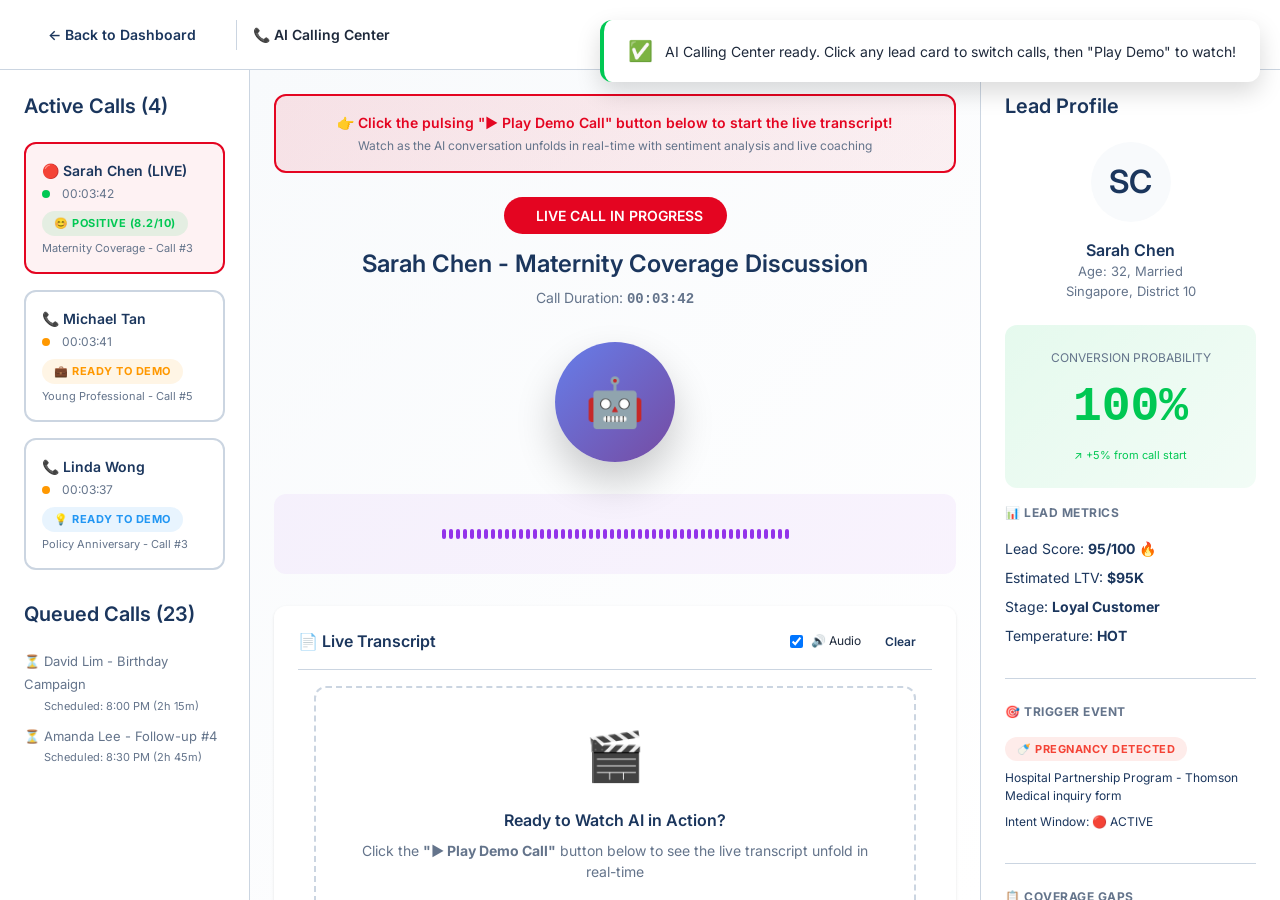
==== commit 8e08d35a: "commit" ====
--- a/LeadPulseAI-Prototype/calling.html
+++ b/LeadPulseAI-Prototype/calling.html
@@ -281,6 +281,27 @@
             box-shadow: var(--shadow-sm);
         }
 
+        #playDemoBtn {
+            animation: pulse 2s ease-in-out infinite;
+            box-shadow: 0 0 0 0 rgba(228, 5, 33, 0.7);
+        }
+
+        #playDemoBtn:disabled {
+            animation: none;
+        }
+
+        @keyframes pulse {
+            0% {
+                box-shadow: 0 0 0 0 rgba(228, 5, 33, 0.7);
+            }
+            50% {
+                box-shadow: 0 0 0 10px rgba(228, 5, 33, 0);
+            }
+            100% {
+                box-shadow: 0 0 0 0 rgba(228, 5, 33, 0);
+            }
+        }
+
         .lead-context-sidebar {
             background: white;
             border-left: 1px solid var(--light);
@@ -425,6 +446,16 @@
 
         <!-- Center: Live Call Interface -->
         <div class="live-call-panel">
+            <!-- Demo Instructions Banner -->
+            <div id="demoInstructions" style="background: linear-gradient(135deg, rgba(228, 5, 33, 0.1), rgba(228, 5, 33, 0.05)); border: 2px solid var(--aia-red); border-radius: var(--radius-md); padding: var(--space-md); margin-bottom: var(--space-lg); text-align: center;">
+                <div style="font-size: 14px; font-weight: 600; color: var(--aia-red); margin-bottom: 4px;">
+                    👉 Click the pulsing "▶️ Play Demo Call" button below to start the live transcript!
+                </div>
+                <div style="font-size: 12px; color: var(--medium);">
+                    Watch as the AI conversation unfolds in real-time with sentiment analysis and live coaching
+                </div>
+            </div>
+
             <div class="call-header">
                 <div class="call-status-badge">
                     <span class="live-dot"></span>
@@ -461,7 +492,18 @@
                     </div>
                 </div>
                 <div id="liveTranscript">
-                    <!-- Populated by JavaScript -->
+                    <div style="padding: var(--space-xl); text-align: center; color: var(--medium); border: 2px dashed var(--light); border-radius: var(--radius-md); margin: var(--space-md);">
+                        <div style="font-size: 48px; margin-bottom: var(--space-md);">🎬</div>
+                        <div style="font-size: 16px; font-weight: 600; color: var(--navy-blue); margin-bottom: var(--space-sm);">Ready to Watch AI in Action?</div>
+                        <div style="font-size: 14px; margin-bottom: var(--space-lg);">Click the <strong>"▶️ Play Demo Call"</strong> button below to see the live transcript unfold in real-time</div>
+                        <div style="font-size: 12px; color: var(--medium);">
+                            💡 You'll see:<br>
+                            • Live conversation with typewriter effect<br>
+                            • Real-time sentiment analysis<br>
+                            • AI coaching suggestions<br>
+                            • Speech synthesis (if audio enabled)
+                        </div>
+                    </div>
                 </div>
             </div>
 
@@ -750,6 +792,12 @@
             btn.disabled = true;
             btn.textContent = '⏳ Playing...';
 
+            // Hide instructions banner
+            const banner = document.getElementById('demoInstructions');
+            if (banner) {
+                banner.style.display = 'none';
+            }
+
             // Clear transcript
             document.getElementById('liveTranscript').innerHTML = '';
             currentLineIndex = 0;
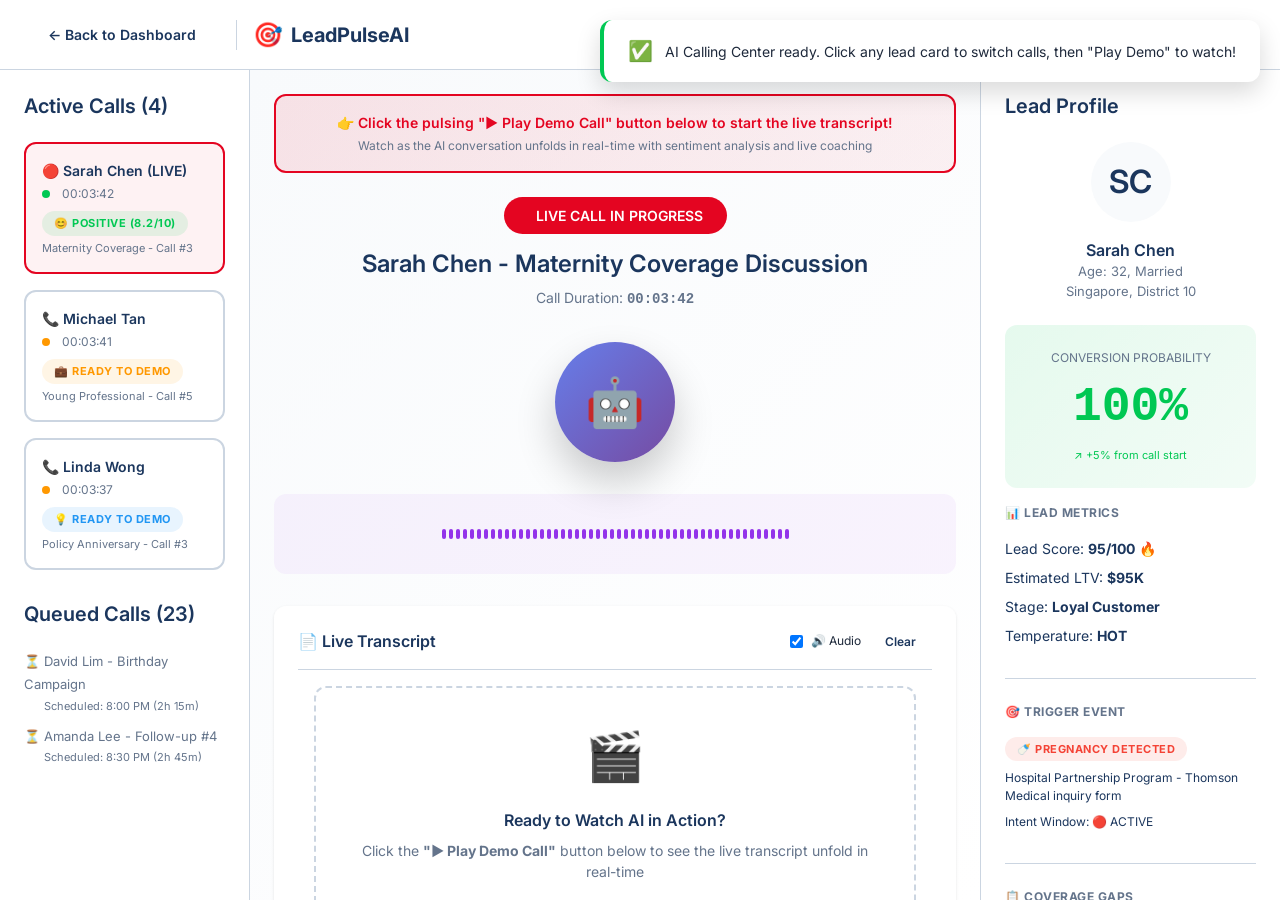
==== commit 7d4c2214: "commit" ====
--- a/LeadPulseAI-Prototype/calling.html
+++ b/LeadPulseAI-Prototype/calling.html
@@ -302,6 +302,143 @@
             }
         }
 
+        /* Post-Call Summary Card */
+        .call-summary-card {
+            background: linear-gradient(135deg, #ffffff 0%, #f8fafc 100%);
+            border: 2px solid var(--aia-red);
+            border-radius: var(--radius-lg);
+            padding: var(--space-lg);
+            margin: var(--space-lg) 0;
+            box-shadow: var(--shadow-xl);
+            animation: slideInUp 0.5s ease-out;
+        }
+
+        @keyframes slideInUp {
+            from {
+                opacity: 0;
+                transform: translateY(30px);
+            }
+            to {
+                opacity: 1;
+                transform: translateY(0);
+            }
+        }
+
+        .summary-header {
+            display: flex;
+            align-items: center;
+            justify-content: space-between;
+            padding-bottom: var(--space-md);
+            border-bottom: 2px solid var(--light);
+            margin-bottom: var(--space-md);
+        }
+
+        .summary-outcome {
+            display: inline-flex;
+            align-items: center;
+            gap: var(--space-sm);
+            background: var(--success);
+            color: white;
+            padding: var(--space-sm) var(--space-lg);
+            border-radius: var(--radius-full);
+            font-weight: 600;
+            font-size: 14px;
+        }
+
+        .summary-section {
+            margin-bottom: var(--space-lg);
+        }
+
+        .summary-section-title {
+            font-weight: 700;
+            color: var(--navy-blue);
+            margin-bottom: var(--space-sm);
+            font-size: 13px;
+            text-transform: uppercase;
+            letter-spacing: 0.5px;
+        }
+
+        .summary-metrics {
+            display: grid;
+            grid-template-columns: repeat(3, 1fr);
+            gap: var(--space-md);
+            margin-bottom: var(--space-lg);
+        }
+
+        .summary-metric {
+            text-align: center;
+            padding: var(--space-md);
+            background: var(--background);
+            border-radius: var(--radius-sm);
+        }
+
+        .summary-metric-value {
+            font-size: 24px;
+            font-weight: 700;
+            color: var(--navy-blue);
+            margin-bottom: 4px;
+        }
+
+        .summary-metric-label {
+            font-size: 11px;
+            color: var(--medium);
+            text-transform: uppercase;
+        }
+
+        .key-moment {
+            display: flex;
+            align-items: start;
+            gap: var(--space-md);
+            padding: var(--space-sm);
+            margin-bottom: var(--space-sm);
+            background: rgba(147, 51, 234, 0.05);
+            border-left: 3px solid var(--ai-purple);
+            border-radius: var(--radius-sm);
+        }
+
+        .key-moment-time {
+            font-weight: 600;
+            color: var(--ai-purple);
+            font-family: var(--font-mono);
+            font-size: 12px;
+        }
+
+        .objection-item {
+            display: flex;
+            align-items: start;
+            gap: var(--space-md);
+            padding: var(--space-sm);
+            margin-bottom: var(--space-sm);
+        }
+
+        .objection-label {
+            color: var(--danger);
+            font-weight: 600;
+            font-size: 13px;
+        }
+
+        .objection-resolution {
+            color: var(--success);
+            font-weight: 600;
+            font-size: 13px;
+        }
+
+        .next-step-item {
+            display: flex;
+            align-items: center;
+            gap: var(--space-sm);
+            padding: var(--space-sm);
+            font-size: 13px;
+        }
+
+        .next-step-item.completed {
+            color: var(--success);
+        }
+
+        .next-step-item.pending {
+            color: var(--warning);
+        }
+
         .lead-context-sidebar {
             background: white;
             border-left: 1px solid var(--light);
@@ -374,10 +511,10 @@
             <div class="flex items-center gap-md">
                 <a href="dashboard.html" class="btn btn-ghost">← Back to Dashboard</a>
                 <div style="height: 30px; width: 1px; background: var(--light);"></div>
-                <div class="logo">
-                    <span class="logo-icon">📞</span>
-                    <span style="font-weight: 600;">AI Calling Center</span>
-                </div>
+                <a href="dashboard.html" class="logo">
+                    <span class="logo-icon">🎯</span>
+                    <span>LeadPulseAI</span>
+                </a>
             </div>
             <div class="flex items-center gap-md">
                 <div class="live-indicator">
@@ -831,6 +968,11 @@
                                 'linda': 'Coverage review agreed!'
                             };
                             showToast(`Call demo completed! ${outcomes[currentLead]}`, 'success');
+
+                            // Show post-call summary after a brief pause
+                            setTimeout(() => {
+                                showPostCallSummary();
+                            }, 1500);
                         }, 3000);
                     }
                 }, delay);
@@ -905,6 +1047,186 @@
         function clearTranscript() {
             document.getElementById('liveTranscript').innerHTML = '';
             currentLineIndex = 0;
+        }
+
+        // Generate post-call summary
+        function showPostCallSummary() {
+            const container = document.getElementById('liveTranscript');
+
+            // Define summary data based on current lead
+            const summaryData = {
+                'sarah': {
+                    outcome: '✅ APPOINTMENT SCHEDULED',
+                    outcomeColor: 'var(--success)',
+                    duration: '3:42',
+                    conversionStart: 70,
+                    conversionEnd: 85,
+                    conversionChange: 15,
+                    sentiment: 8.5,
+                    sentimentLabel: 'Excellent',
+                    keyMoments: [
+                        { time: '00:45', description: 'Price objection handled successfully with monthly breakdown' },
+                        { time: '01:30', description: 'Customer shared pregnancy timeline (due March 2026)' },
+                        { time: '02:45', description: 'Competitor comparison addressed (Prudential quote)' },
+                        { time: '03:20', description: 'Appointment confirmed for Oct 12, 2PM with Rachel Tan' }
+                    ],
+                    objections: [
+                        { objection: '"Feeling overwhelmed with information"', resolution: 'Simplified explanation + step-by-step approach' },
+                        { objection: '"Need to discuss with husband"', resolution: 'Joint consultation offered + flexible scheduling' }
+                    ],
+                    nextSteps: [
+                        { text: 'Send confirmation email with meeting details', status: 'completed' },
+                        { text: 'Send quote breakdown PDF', status: 'completed' },
+                        { text: 'Calendar invite sent to Sarah & David Chen', status: 'completed' },
+                        { text: 'Pre-meeting prep: Review maternity bundle options', status: 'pending' },
+                        { text: 'Human follow-up call 24h before appointment', status: 'pending' }
+                    ]
+                },
+                'michael': {
+                    outcome: '✅ SPECIALIST HANDOFF SCHEDULED',
+                    outcomeColor: 'var(--success)',
+                    duration: '12:00',
+                    conversionStart: 58,
+                    conversionEnd: 78,
+                    conversionChange: 20,
+                    sentiment: 7.8,
+                    sentimentLabel: 'Positive',
+                    keyMoments: [
+                        { time: '01:15', description: 'Price objection overcome with daily cost breakdown' },
+                        { time: '03:45', description: 'Friend\'s cancer diagnosis mentioned (emotional trigger)' },
+                        { time: '08:20', description: 'Portability concern addressed (not tied to employer)' },
+                        { time: '11:30', description: 'Meeting scheduled with David Lim (Young Pro Specialist)' }
+                    ],
+                    objections: [
+                        { objection: '"Seems high for my age (28)"', resolution: '$6/day reframe + lock-in-low-rates positioning' },
+                        { objection: '"What if I switch jobs?"', resolution: 'Portability advantage vs company insurance explained' }
+                    ],
+                    nextSteps: [
+                        { text: 'WhatsApp quote breakdown sent', status: 'completed' },
+                        { text: 'Meeting invite with David Lim sent', status: 'completed' },
+                        { text: 'Send tech industry customer testimonials', status: 'completed' },
+                        { text: 'AIA mobile app demo prepared', status: 'pending' },
+                        { text: 'Follow-up: Share friend referral program details', status: 'pending' }
+                    ]
+                },
+                'linda': {
+                    outcome: '✅ COVERAGE REVIEW AGREED',
+                    outcomeColor: 'var(--success)',
+                    duration: '3:37',
+                    conversionStart: 75,
+                    conversionEnd: 82,
+                    conversionChange: 7,
+                    sentiment: 8.9,
+                    sentimentLabel: 'Excellent',
+                    keyMoments: [
+                        { time: '00:30', description: 'Policy anniversary recognized (5 years with AIA)' },
+                        { time: '01:45', description: 'Children\'s education needs identified' },
+                        { time: '02:30', description: 'Loyalty benefits presented (premium discount)' },
+                        { time: '03:10', description: 'Coverage review meeting scheduled' }
+                    ],
+                    objections: [
+                        { objection: '"Current coverage seems sufficient"', resolution: 'Gap analysis revealed education funding shortfall' }
+                    ],
+                    nextSteps: [
+                        { text: 'Send personalized coverage gap report', status: 'completed' },
+                        { text: 'Schedule review meeting confirmation sent', status: 'completed' },
+                        { text: 'Prepare education savings plan comparison', status: 'pending' },
+                        { text: 'Calculate loyalty discount (5-year customer)', status: 'pending' }
+                    ]
+                }
+            };
+
+            const data = summaryData[currentLead];
+            const conversionArrow = data.conversionChange > 0 ? '↗️' : '↘️';
+            const conversionColor = data.conversionChange > 0 ? 'var(--success)' : 'var(--danger)';
+
+            const summaryHTML = `
+                <div class="call-summary-card">
+                    <div class="summary-header">
+                        <div>
+                            <h3 style="margin: 0 0 8px 0; color: var(--navy-blue); font-size: 18px;">📊 CALL SUMMARY</h3>
+                            <div style="font-size: 13px; color: var(--medium);">Completed in ${data.duration} • AI-powered conversation</div>
+                        </div>
+                        <div class="summary-outcome" style="background: ${data.outcomeColor};">
+                            ${data.outcome}
+                        </div>
+                    </div>
+
+                    <!-- Metrics Grid -->
+                    <div class="summary-metrics">
+                        <div class="summary-metric">
+                            <div class="summary-metric-value" style="color: ${conversionColor};">
+                                ${data.conversionEnd}%
+                            </div>
+                            <div class="summary-metric-label">Conversion Probability</div>
+                            <div style="font-size: 12px; color: ${conversionColor}; margin-top: 4px;">
+                                ${conversionArrow} ${Math.abs(data.conversionChange)}% from start
+                            </div>
+                        </div>
+                        <div class="summary-metric">
+                            <div class="summary-metric-value" style="color: var(--success);">
+                                ${data.sentiment}/10
+                            </div>
+                            <div class="summary-metric-label">Final Sentiment</div>
+                            <div style="font-size: 12px; color: var(--success); margin-top: 4px;">
+                                😊 ${data.sentimentLabel}
+                            </div>
+                        </div>
+                        <div class="summary-metric">
+                            <div class="summary-metric-value" style="color: var(--ai-purple);">
+                                ${data.objections.length}
+                            </div>
+                            <div class="summary-metric-label">Objections Handled</div>
+                            <div style="font-size: 12px; color: var(--ai-purple); margin-top: 4px;">
+                                ✅ All resolved
+                            </div>
+                        </div>
+                    </div>
+
+                    <!-- Key Moments -->
+                    <div class="summary-section">
+                        <div class="summary-section-title">🎯 KEY MOMENTS</div>
+                        ${data.keyMoments.map(moment => `
+                            <div class="key-moment">
+                                <div class="key-moment-time">${moment.time}</div>
+                                <div style="flex: 1; font-size: 13px;">${moment.description}</div>
+                            </div>
+                        `).join('')}
+                    </div>
+
+                    <!-- Objections Handled -->
+                    <div class="summary-section">
+                        <div class="summary-section-title">⚠️ OBJECTIONS HANDLED</div>
+                        ${data.objections.map(obj => `
+                            <div class="objection-item">
+                                <div style="flex: 1;">
+                                    <div class="objection-label">❌ ${obj.objection}</div>
+                                    <div class="objection-resolution">→ ${obj.resolution}</div>
+                                </div>
+                            </div>
+                        `).join('')}
+                    </div>
+
+                    <!-- Next Steps -->
+                    <div class="summary-section" style="margin-bottom: 0;">
+                        <div class="summary-section-title">📋 NEXT STEPS</div>
+                        ${data.nextSteps.map(step => `
+                            <div class="next-step-item ${step.status}">
+                                <span>${step.status === 'completed' ? '✅' : '→'}</span>
+                                <span style="flex: 1;">${step.text}</span>
+                                ${step.status === 'completed' ? '<span style="font-size: 11px; color: var(--success);">(Auto-completed)</span>' : '<span style="font-size: 11px; color: var(--warning);">(Pending)</span>'}
+                            </div>
+                        `).join('')}
+                    </div>
+                </div>
+            `;
+
+            container.insertAdjacentHTML('beforeend', summaryHTML);
+
+            // Scroll to summary
+            setTimeout(() => {
+                container.scrollTop = container.scrollHeight;
+            }, 100);
         }
 
         // Global current lead
--- a/LeadPulseAI-Prototype/css/global.css
+++ b/LeadPulseAI-Prototype/css/global.css
@@ -440,3 +440,23 @@
   background-color: var(--aia-red);
   color: white;
 }
+
+/* ============= Logo Styling ============= */
+.logo {
+  display: flex;
+  align-items: center;
+  gap: var(--space-sm);
+  font-size: 20px;
+  font-weight: 700;
+  color: var(--navy-blue);
+  text-decoration: none;
+}
+
+.logo-icon {
+  font-size: 24px;
+}
+
+.logo:hover {
+  text-decoration: none;
+  color: var(--aia-red);
+}
